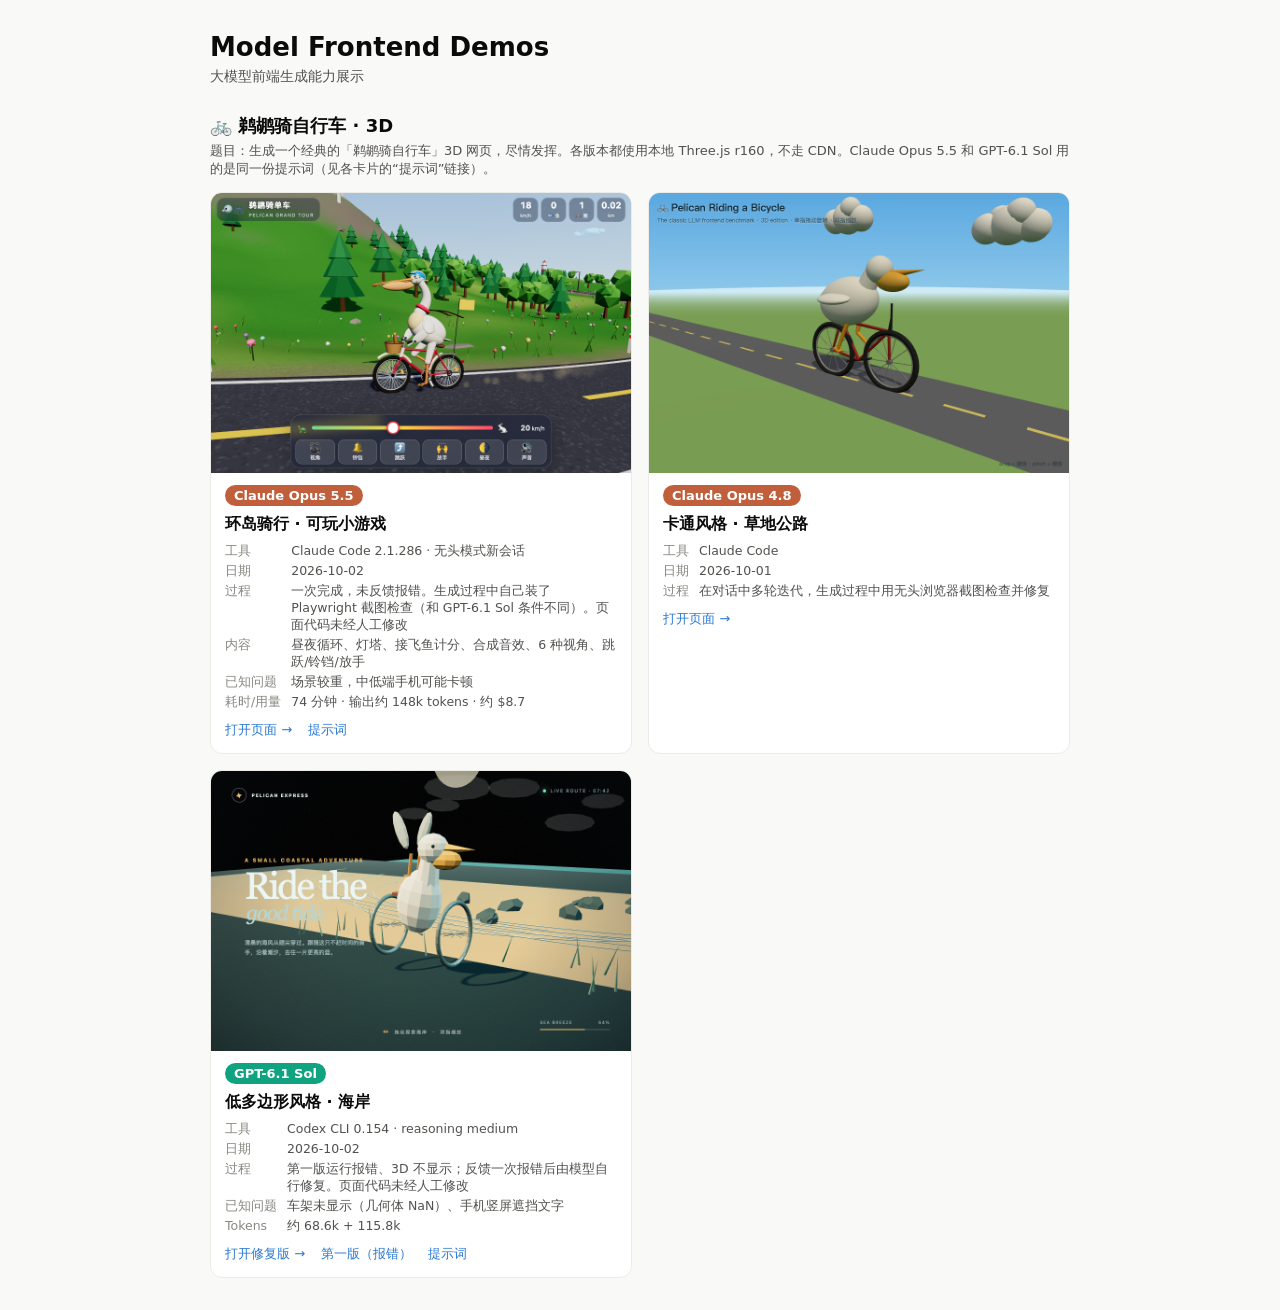
==== index.html @ e04ffb72 "Add Claude Opus 5.5 pelican (Claude Code headless)" ====
<!DOCTYPE html>
<html lang="zh-CN">
<head>
<meta charset="utf-8">
<meta name="viewport" content="width=device-width, initial-scale=1">
<title>Model Frontend Demos</title>
<style>
  * { margin:0; padding:0; box-sizing:border-box; }
  body { background:#f9f9f7; color:#0b0b0b; padding:32px 20px;
    font-family:"PingFang SC","Helvetica Neue",system-ui,sans-serif; }
  main { max-width:860px; margin:0 auto; }
  h1 { font-size:26px; font-weight:800; }
  .sub { color:#52514e; font-size:14px; margin-top:6px; }
  h2.topic { font-size:18px; font-weight:700; margin-top:28px; }
  .topic-sub { color:#52514e; font-size:13px; margin-top:4px; }
  .grid { display:grid; grid-template-columns:repeat(auto-fill,minmax(min(300px,100%),1fr));
    gap:16px; margin-top:14px; }
  .card { background:#fff; border:1px solid #ecebe7; border-radius:12px; overflow:hidden; min-width:0; }
  .card > a { display:block; text-decoration:none; color:inherit; }
  .card img { width:100%; aspect-ratio:3/2; object-fit:cover; display:block; }
  .meta { padding:12px 14px 14px; }
  .model { display:inline-block; font-size:13px; font-weight:700; padding:3px 9px;
    border-radius:999px; color:#fff; }
  .model.claude { background:#c15f3c; }
  .model.gpt { background:#10a37f; }
  .meta h3 { font-size:16px; font-weight:700; margin-top:8px; }
  .meta dl { display:grid; grid-template-columns:auto 1fr; gap:3px 10px; margin-top:8px;
    font-size:12.5px; }
  .meta dt { color:#898781; }
  .meta dd { color:#52514e; }
  .meta .links { margin-top:10px; font-size:13px; }
  .meta .links a { color:#2a78d6; text-decoration:none; margin-right:12px; }
</style>
</head>
<body>
<main>
  <h1>Model Frontend Demos</h1>
  <p class="sub">大模型前端生成能力展示</p>

  <h2 class="topic">🚲 鹈鹕骑自行车 · 3D</h2>
  <p class="topic-sub">题目：生成一个经典的「鹈鹕骑自行车」3D 网页，尽情发挥。各版本都使用本地 Three.js r160，不走 CDN。Claude Opus 5.5 和 GPT-6.1 Sol 用的是同一份提示词（见各卡片的“提示词”链接）。</p>

  <div class="grid">
    <div class="card">
      <a href="./pelican-claude-opus-5.5/"><img src="./pelican-claude-opus-5.5/preview.png" alt="Claude Opus 5.5 版本"></a>
      <div class="meta">
        <span class="model claude">Claude Opus 5.5</span>
        <h3>环岛骑行 · 可玩小游戏</h3>
        <dl>
          <dt>工具</dt><dd>Claude Code 2.1.286 · 无头模式新会话</dd>
          <dt>日期</dt><dd>2026-10-02</dd>
          <dt>过程</dt><dd>一次完成，未反馈报错。生成过程中自己装了 Playwright 截图检查（和 GPT-6.1 Sol 条件不同）。页面代码未经人工修改</dd>
          <dt>内容</dt><dd>昼夜循环、灯塔、接飞鱼计分、合成音效、6 种视角、跳跃/铃铛/放手</dd>
          <dt>已知问题</dt><dd>场景较重，中低端手机可能卡顿</dd>
          <dt>耗时/用量</dt><dd>74 分钟 · 输出约 148k tokens · 约 $8.7</dd>
        </dl>
        <div class="links">
          <a href="./pelican-claude-opus-5.5/">打开页面 →</a>
          <a href="./pelican-claude-opus-5.5/PROMPT.md">提示词</a>
        </div>
      </div>
    </div>

    <div class="card">
      <a href="./pelican/"><img src="./pelican/preview.png" alt="Claude Opus 4.8 版本"></a>
      <div class="meta">
        <span class="model claude">Claude Opus 4.8</span>
        <h3>卡通风格 · 草地公路</h3>
        <dl>
          <dt>工具</dt><dd>Claude Code</dd>
          <dt>日期</dt><dd>2026-10-01</dd>
          <dt>过程</dt><dd>在对话中多轮迭代，生成过程中用无头浏览器截图检查并修复</dd>
        </dl>
        <div class="links"><a href="./pelican/">打开页面 →</a></div>
      </div>
    </div>

    <div class="card">
      <a href="./pelican-gpt-6.1-sol/"><img src="./pelican-gpt-6.1-sol/preview.png" alt="GPT-6.1 Sol 版本"></a>
      <div class="meta">
        <span class="model gpt">GPT-6.1 Sol</span>
        <h3>低多边形风格 · 海岸</h3>
        <dl>
          <dt>工具</dt><dd>Codex CLI 0.154 · reasoning medium</dd>
          <dt>日期</dt><dd>2026-10-02</dd>
          <dt>过程</dt><dd>第一版运行报错、3D 不显示；反馈一次报错后由模型自行修复。页面代码未经人工修改</dd>
          <dt>已知问题</dt><dd>车架未显示（几何体 NaN）、手机竖屏遮挡文字</dd>
          <dt>Tokens</dt><dd>约 68.6k + 115.8k</dd>
        </dl>
        <div class="links">
          <a href="./pelican-gpt-6.1-sol/">打开修复版 →</a>
          <a href="./pelican-gpt-6.1-sol/v1.html">第一版（报错）</a>
          <a href="./pelican-gpt-6.1-sol/PROMPT.md">提示词</a>
        </div>
      </div>
    </div>
  </div>
</main>
</body>
</html>
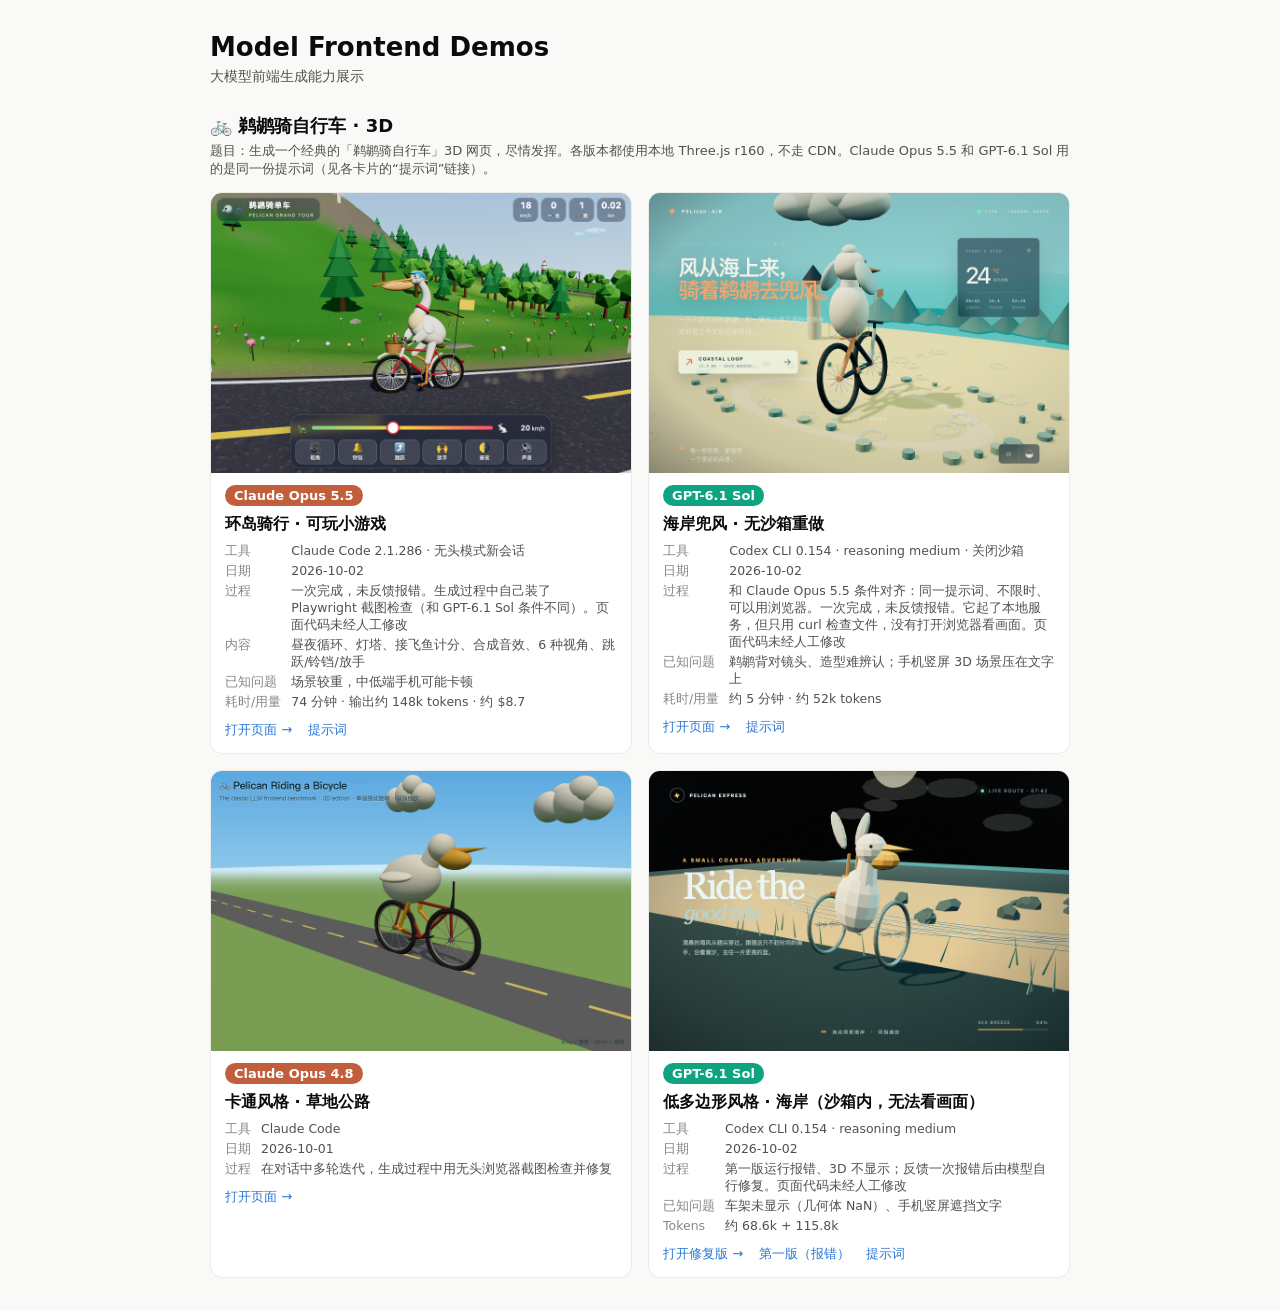
==== commit cfab2c84: "Add GPT-6.1 Sol no-sandbox pelican" ====
--- a/index.html
+++ b/index.html
@@ -62,6 +62,25 @@
     </div>
 
     <div class="card">
+      <a href="./pelican-gpt-6.1-sol-nosandbox/"><img src="./pelican-gpt-6.1-sol-nosandbox/preview.png" alt="GPT-6.1 Sol 无沙箱版本"></a>
+      <div class="meta">
+        <span class="model gpt">GPT-6.1 Sol</span>
+        <h3>海岸兜风 · 无沙箱重做</h3>
+        <dl>
+          <dt>工具</dt><dd>Codex CLI 0.154 · reasoning medium · 关闭沙箱</dd>
+          <dt>日期</dt><dd>2026-10-02</dd>
+          <dt>过程</dt><dd>和 Claude Opus 5.5 条件对齐：同一提示词、不限时、可以用浏览器。一次完成，未反馈报错。它起了本地服务，但只用 curl 检查文件，没有打开浏览器看画面。页面代码未经人工修改</dd>
+          <dt>已知问题</dt><dd>鹈鹕背对镜头、造型难辨认；手机竖屏 3D 场景压在文字上</dd>
+          <dt>耗时/用量</dt><dd>约 5 分钟 · 约 52k tokens</dd>
+        </dl>
+        <div class="links">
+          <a href="./pelican-gpt-6.1-sol-nosandbox/">打开页面 →</a>
+          <a href="./pelican-gpt-6.1-sol-nosandbox/PROMPT.md">提示词</a>
+        </div>
+      </div>
+    </div>
+
+    <div class="card">
       <a href="./pelican/"><img src="./pelican/preview.png" alt="Claude Opus 4.8 版本"></a>
       <div class="meta">
         <span class="model claude">Claude Opus 4.8</span>
@@ -79,7 +98,7 @@
       <a href="./pelican-gpt-6.1-sol/"><img src="./pelican-gpt-6.1-sol/preview.png" alt="GPT-6.1 Sol 版本"></a>
       <div class="meta">
         <span class="model gpt">GPT-6.1 Sol</span>
-        <h3>低多边形风格 · 海岸</h3>
+        <h3>低多边形风格 · 海岸（沙箱内，无法看画面）</h3>
         <dl>
           <dt>工具</dt><dd>Codex CLI 0.154 · reasoning medium</dd>
           <dt>日期</dt><dd>2026-10-02</dd>
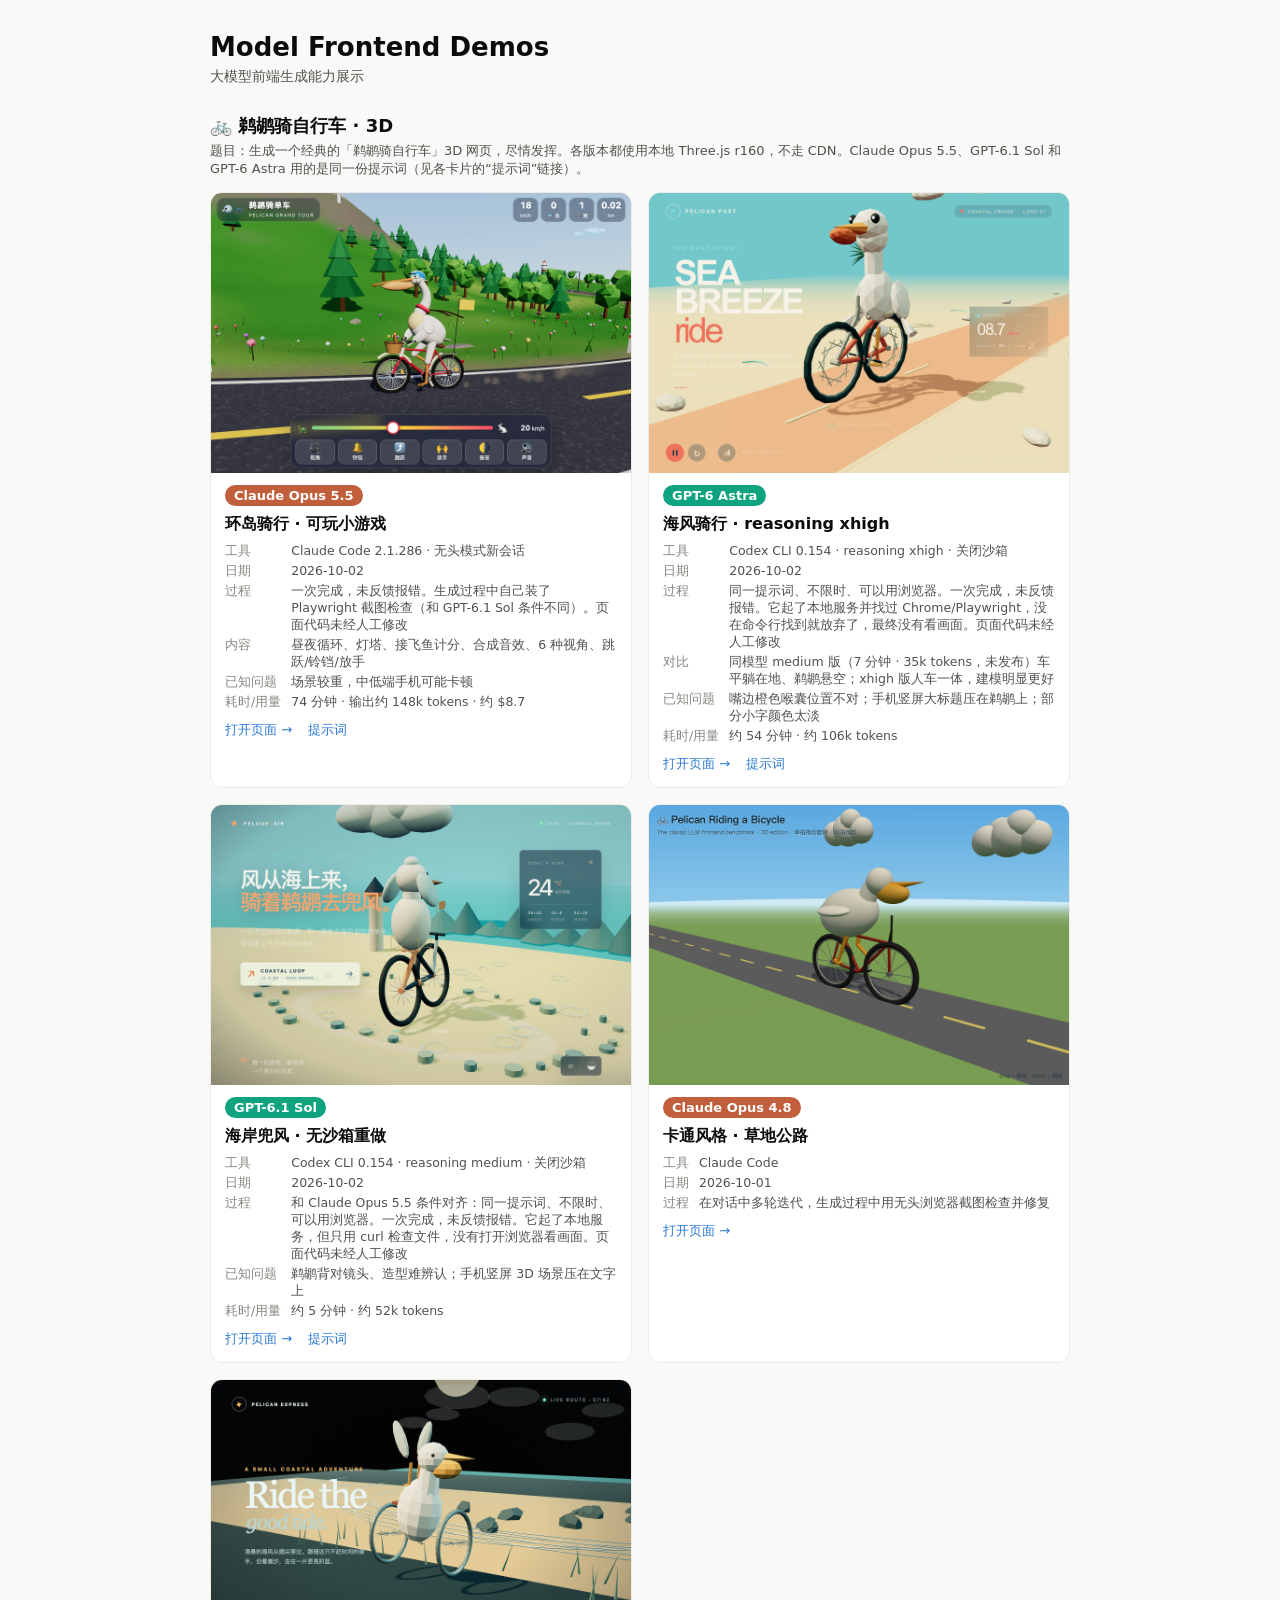
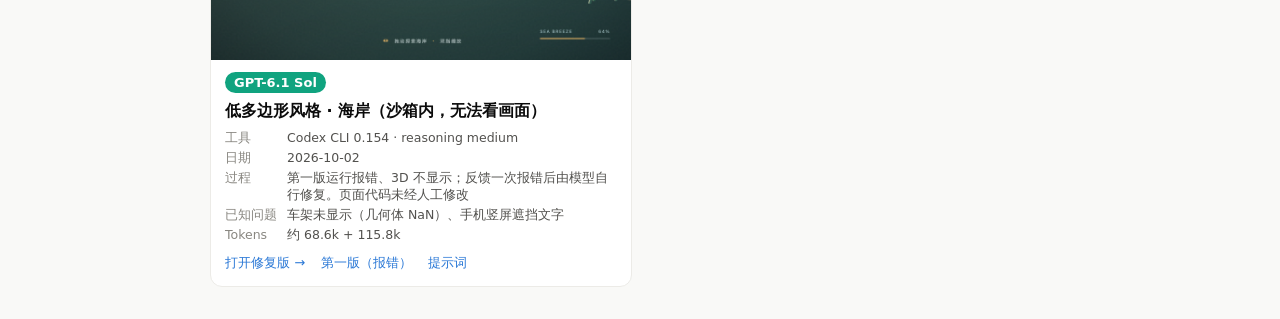
==== commit 58c6091c: "Add GPT-6 Astra (xhigh) pelican" ====
--- a/index.html
+++ b/index.html
@@ -38,7 +38,7 @@
   <p class="sub">大模型前端生成能力展示</p>
 
   <h2 class="topic">🚲 鹈鹕骑自行车 · 3D</h2>
-  <p class="topic-sub">题目：生成一个经典的「鹈鹕骑自行车」3D 网页，尽情发挥。各版本都使用本地 Three.js r160，不走 CDN。Claude Opus 5.5 和 GPT-6.1 Sol 用的是同一份提示词（见各卡片的“提示词”链接）。</p>
+  <p class="topic-sub">题目：生成一个经典的「鹈鹕骑自行车」3D 网页，尽情发挥。各版本都使用本地 Three.js r160，不走 CDN。Claude Opus 5.5、GPT-6.1 Sol 和 GPT-6 Astra 用的是同一份提示词（见各卡片的“提示词”链接）。</p>
 
   <div class="grid">
     <div class="card">
@@ -57,6 +57,26 @@
         <div class="links">
           <a href="./pelican-claude-opus-5.5/">打开页面 →</a>
           <a href="./pelican-claude-opus-5.5/PROMPT.md">提示词</a>
+        </div>
+      </div>
+    </div>
+
+    <div class="card">
+      <a href="./pelican-gpt-6-astra-xhigh/"><img src="./pelican-gpt-6-astra-xhigh/preview.png" alt="GPT-6 Astra xhigh 版本"></a>
+      <div class="meta">
+        <span class="model gpt">GPT-6 Astra</span>
+        <h3>海风骑行 · reasoning xhigh</h3>
+        <dl>
+          <dt>工具</dt><dd>Codex CLI 0.154 · reasoning xhigh · 关闭沙箱</dd>
+          <dt>日期</dt><dd>2026-10-02</dd>
+          <dt>过程</dt><dd>同一提示词、不限时、可以用浏览器。一次完成，未反馈报错。它起了本地服务并找过 Chrome/Playwright，没在命令行找到就放弃了，最终没有看画面。页面代码未经人工修改</dd>
+          <dt>对比</dt><dd>同模型 medium 版（7 分钟 · 35k tokens，未发布）车平躺在地、鹈鹕悬空；xhigh 版人车一体，建模明显更好</dd>
+          <dt>已知问题</dt><dd>嘴边橙色喉囊位置不对；手机竖屏大标题压在鹈鹕上；部分小字颜色太淡</dd>
+          <dt>耗时/用量</dt><dd>约 54 分钟 · 约 106k tokens</dd>
+        </dl>
+        <div class="links">
+          <a href="./pelican-gpt-6-astra-xhigh/">打开页面 →</a>
+          <a href="./pelican-gpt-6-astra-xhigh/PROMPT.md">提示词</a>
         </div>
       </div>
     </div>
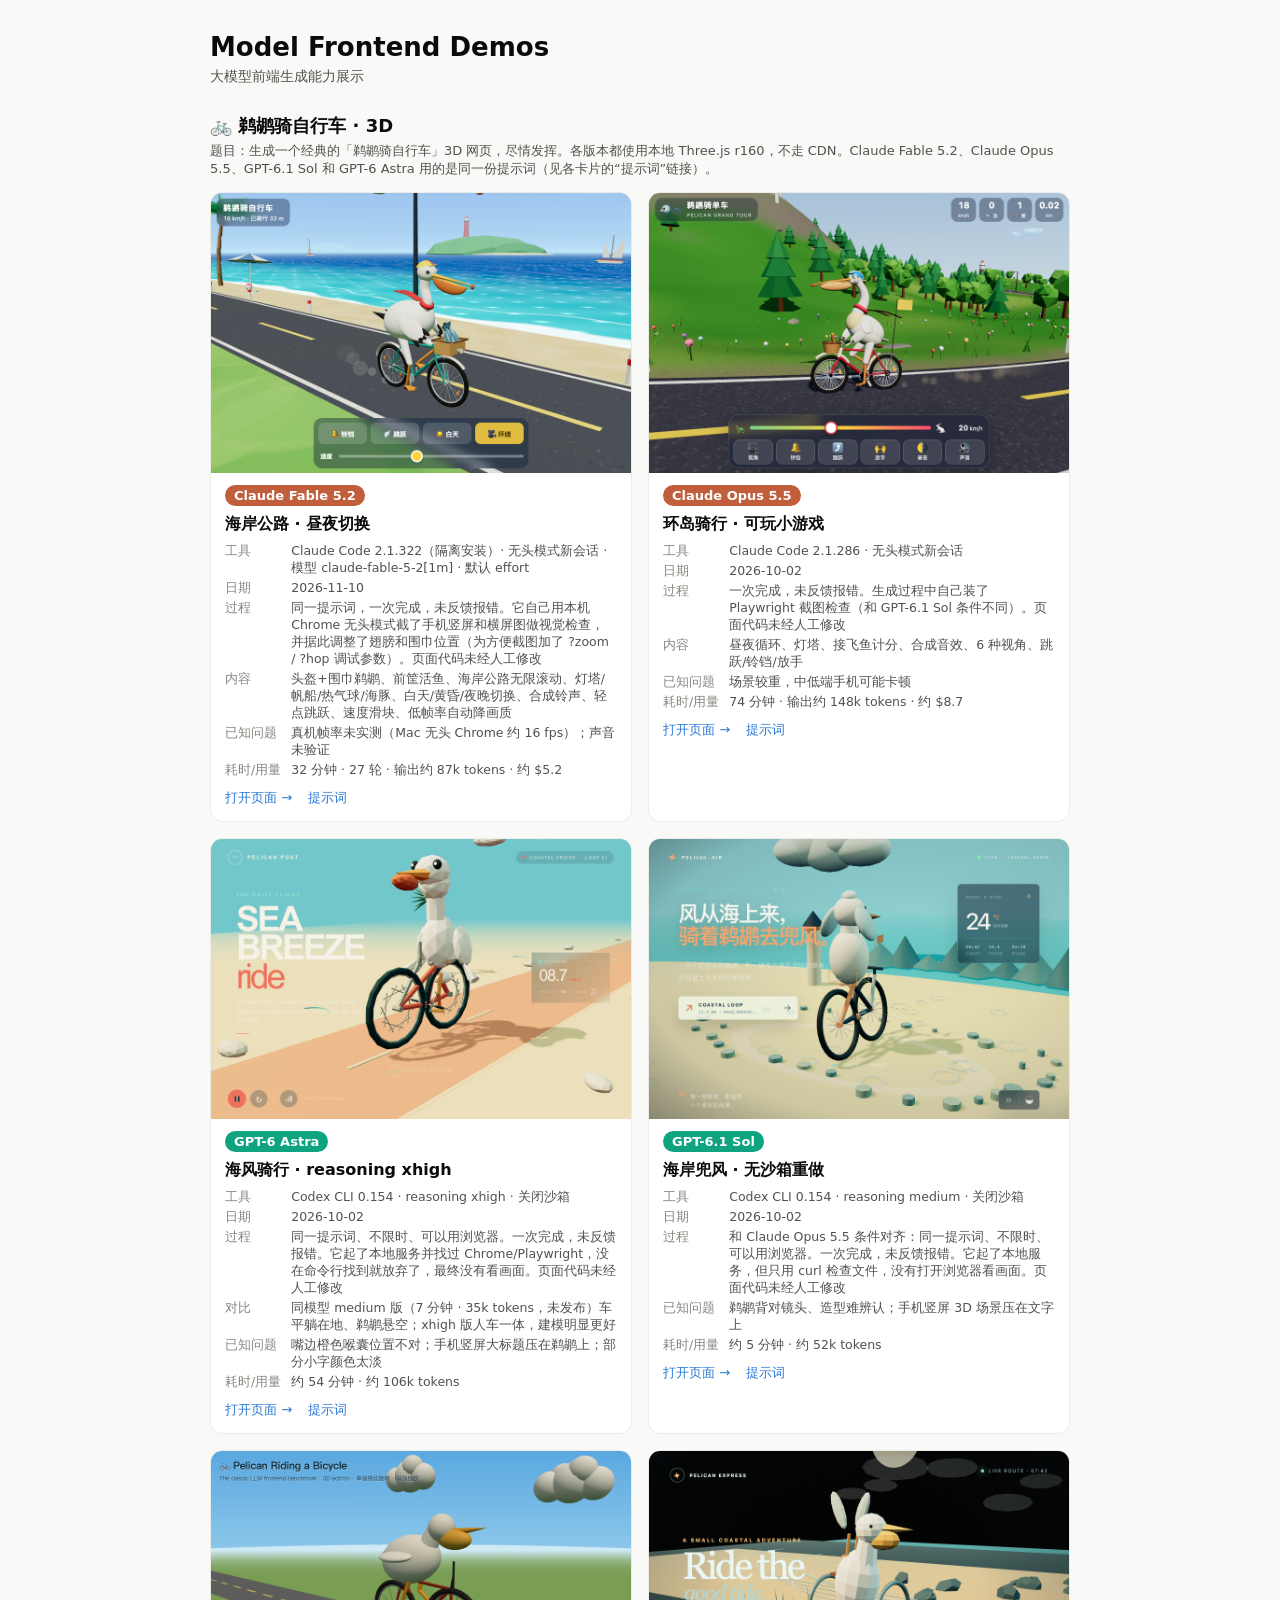
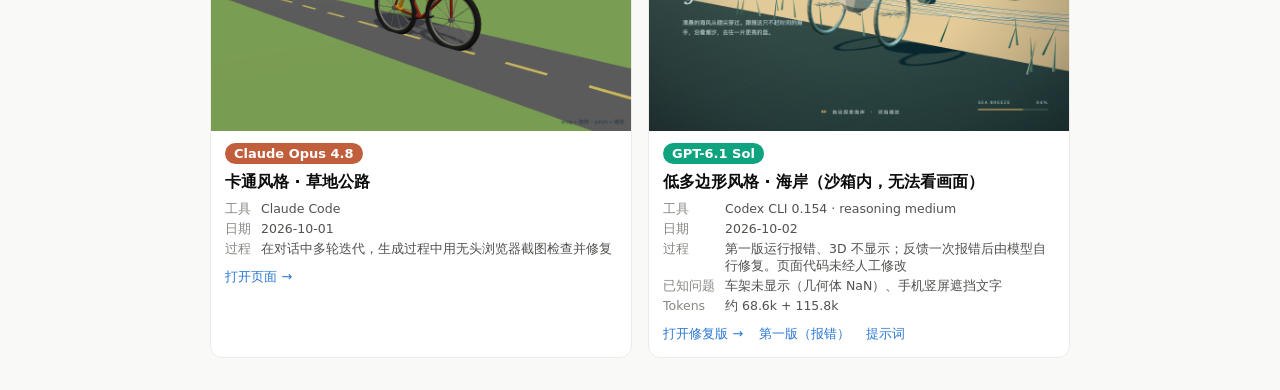
==== commit 2f72c2f9: "Add Claude Fable 5.2 pelican (Claude Code headless)" ====
--- a/index.html
+++ b/index.html
@@ -38,9 +38,29 @@
   <p class="sub">大模型前端生成能力展示</p>
 
   <h2 class="topic">🚲 鹈鹕骑自行车 · 3D</h2>
-  <p class="topic-sub">题目：生成一个经典的「鹈鹕骑自行车」3D 网页，尽情发挥。各版本都使用本地 Three.js r160，不走 CDN。Claude Opus 5.5、GPT-6.1 Sol 和 GPT-6 Astra 用的是同一份提示词（见各卡片的“提示词”链接）。</p>
+  <p class="topic-sub">题目：生成一个经典的「鹈鹕骑自行车」3D 网页，尽情发挥。各版本都使用本地 Three.js r160，不走 CDN。Claude Fable 5.2、Claude Opus 5.5、GPT-6.1 Sol 和 GPT-6 Astra 用的是同一份提示词（见各卡片的“提示词”链接）。</p>
 
   <div class="grid">
+    <div class="card">
+      <a href="./pelican-claude-fable-5.2/"><img src="./pelican-claude-fable-5.2/preview.png" alt="Claude Fable 5.2 版本"></a>
+      <div class="meta">
+        <span class="model claude">Claude Fable 5.2</span>
+        <h3>海岸公路 · 昼夜切换</h3>
+        <dl>
+          <dt>工具</dt><dd>Claude Code 2.1.322（隔离安装）· 无头模式新会话 · 模型 claude-fable-5-2[1m] · 默认 effort</dd>
+          <dt>日期</dt><dd>2026-11-10</dd>
+          <dt>过程</dt><dd>同一提示词，一次完成，未反馈报错。它自己用本机 Chrome 无头模式截了手机竖屏和横屏图做视觉检查，并据此调整了翅膀和围巾位置（为方便截图加了 ?zoom / ?hop 调试参数）。页面代码未经人工修改</dd>
+          <dt>内容</dt><dd>头盔+围巾鹈鹕、前筐活鱼、海岸公路无限滚动、灯塔/帆船/热气球/海豚、白天/黄昏/夜晚切换、合成铃声、轻点跳跃、速度滑块、低帧率自动降画质</dd>
+          <dt>已知问题</dt><dd>真机帧率未实测（Mac 无头 Chrome 约 16 fps）；声音未验证</dd>
+          <dt>耗时/用量</dt><dd>32 分钟 · 27 轮 · 输出约 87k tokens · 约 $5.2</dd>
+        </dl>
+        <div class="links">
+          <a href="./pelican-claude-fable-5.2/">打开页面 →</a>
+          <a href="./pelican-claude-fable-5.2/PROMPT.md">提示词</a>
+        </div>
+      </div>
+    </div>
+
     <div class="card">
       <a href="./pelican-claude-opus-5.5/"><img src="./pelican-claude-opus-5.5/preview.png" alt="Claude Opus 5.5 版本"></a>
       <div class="meta">
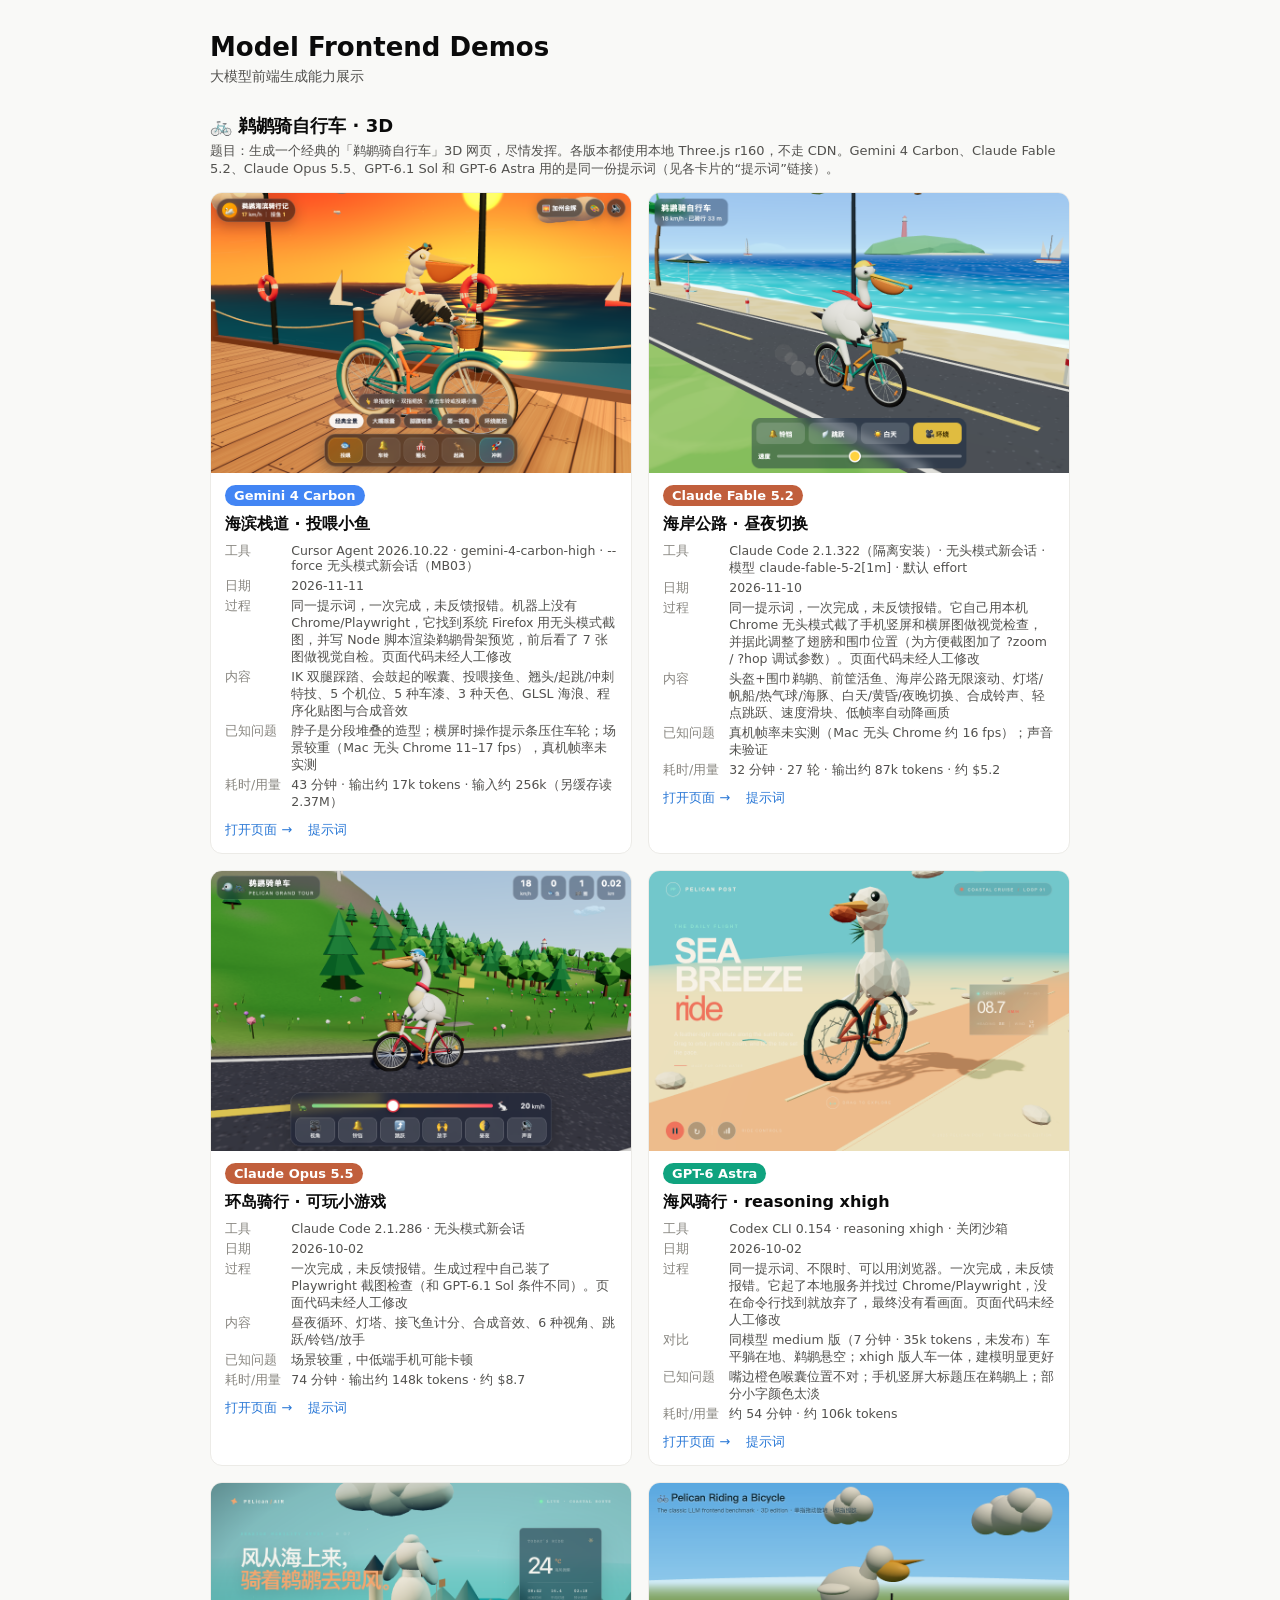
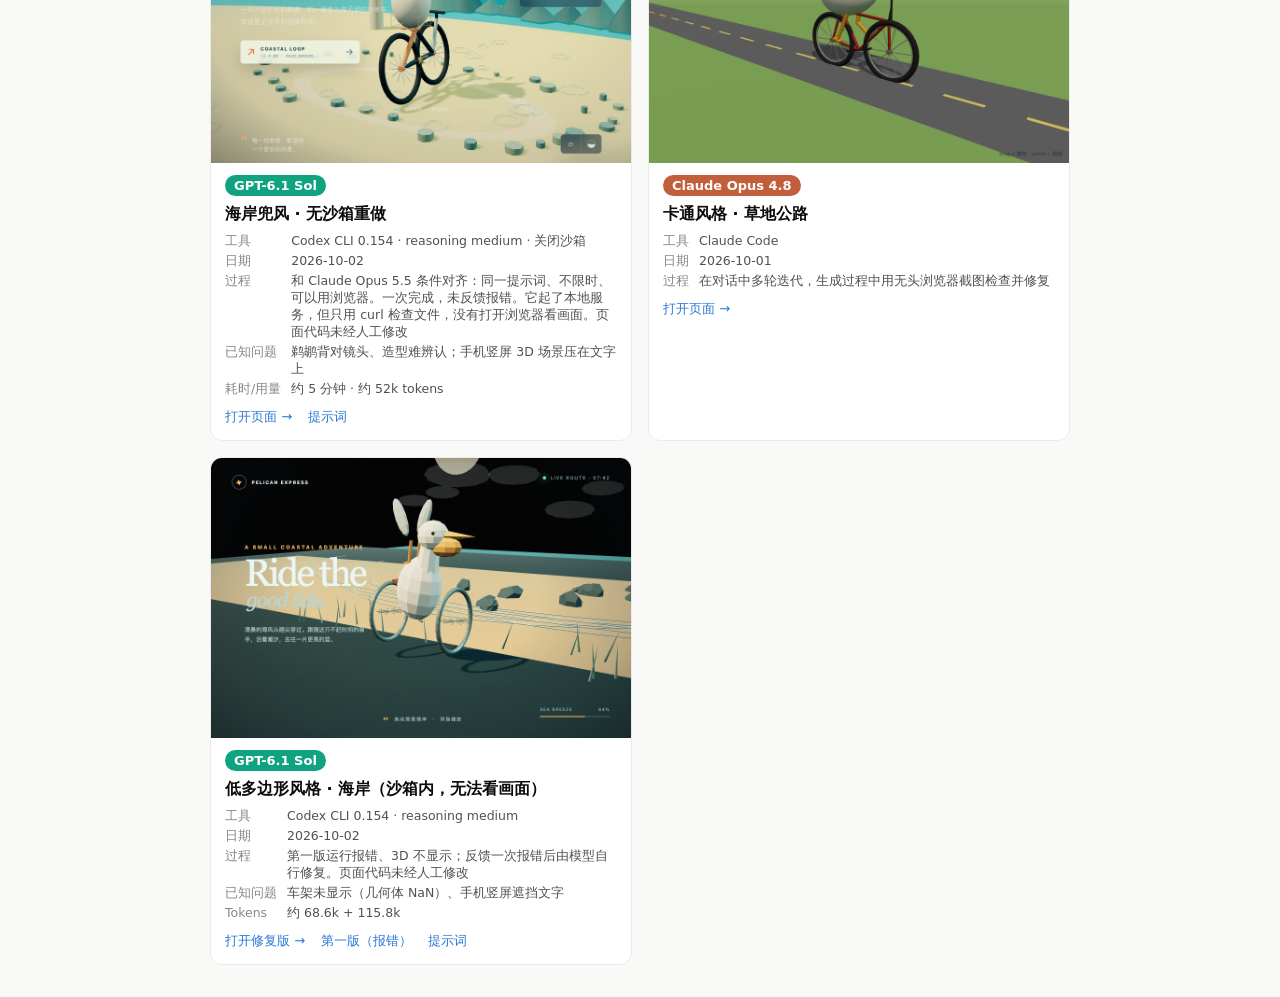
==== commit d4afc65f: "Add Gemini 4 Carbon (high) pelican (Cursor Agent headless)" ====
--- a/index.html
+++ b/index.html
@@ -23,6 +23,7 @@
     border-radius:999px; color:#fff; }
   .model.claude { background:#c15f3c; }
   .model.gpt { background:#10a37f; }
+  .model.gemini { background:#4285f4; }
   .meta h3 { font-size:16px; font-weight:700; margin-top:8px; }
   .meta dl { display:grid; grid-template-columns:auto 1fr; gap:3px 10px; margin-top:8px;
     font-size:12.5px; }
@@ -38,9 +39,29 @@
   <p class="sub">大模型前端生成能力展示</p>
 
   <h2 class="topic">🚲 鹈鹕骑自行车 · 3D</h2>
-  <p class="topic-sub">题目：生成一个经典的「鹈鹕骑自行车」3D 网页，尽情发挥。各版本都使用本地 Three.js r160，不走 CDN。Claude Fable 5.2、Claude Opus 5.5、GPT-6.1 Sol 和 GPT-6 Astra 用的是同一份提示词（见各卡片的“提示词”链接）。</p>
+  <p class="topic-sub">题目：生成一个经典的「鹈鹕骑自行车」3D 网页，尽情发挥。各版本都使用本地 Three.js r160，不走 CDN。Gemini 4 Carbon、Claude Fable 5.2、Claude Opus 5.5、GPT-6.1 Sol 和 GPT-6 Astra 用的是同一份提示词（见各卡片的“提示词”链接）。</p>
 
   <div class="grid">
+    <div class="card">
+      <a href="./pelican-gemini-4-carbon-high/"><img src="./pelican-gemini-4-carbon-high/preview.png" alt="Gemini 4 Carbon high 版本"></a>
+      <div class="meta">
+        <span class="model gemini">Gemini 4 Carbon</span>
+        <h3>海滨栈道 · 投喂小鱼</h3>
+        <dl>
+          <dt>工具</dt><dd>Cursor Agent 2026.10.22 · gemini-4-carbon-high · --force 无头模式新会话（MB03）</dd>
+          <dt>日期</dt><dd>2026-11-11</dd>
+          <dt>过程</dt><dd>同一提示词，一次完成，未反馈报错。机器上没有 Chrome/Playwright，它找到系统 Firefox 用无头模式截图，并写 Node 脚本渲染鹈鹕骨架预览，前后看了 7 张图做视觉自检。页面代码未经人工修改</dd>
+          <dt>内容</dt><dd>IK 双腿踩踏、会鼓起的喉囊、投喂接鱼、翘头/起跳/冲刺特技、5 个机位、5 种车漆、3 种天色、GLSL 海浪、程序化贴图与合成音效</dd>
+          <dt>已知问题</dt><dd>脖子是分段堆叠的造型；横屏时操作提示条压住车轮；场景较重（Mac 无头 Chrome 11–17 fps），真机帧率未实测</dd>
+          <dt>耗时/用量</dt><dd>43 分钟 · 输出约 17k tokens · 输入约 256k（另缓存读 2.37M）</dd>
+        </dl>
+        <div class="links">
+          <a href="./pelican-gemini-4-carbon-high/">打开页面 →</a>
+          <a href="./pelican-gemini-4-carbon-high/PROMPT.md">提示词</a>
+        </div>
+      </div>
+    </div>
+
     <div class="card">
       <a href="./pelican-claude-fable-5.2/"><img src="./pelican-claude-fable-5.2/preview.png" alt="Claude Fable 5.2 版本"></a>
       <div class="meta">
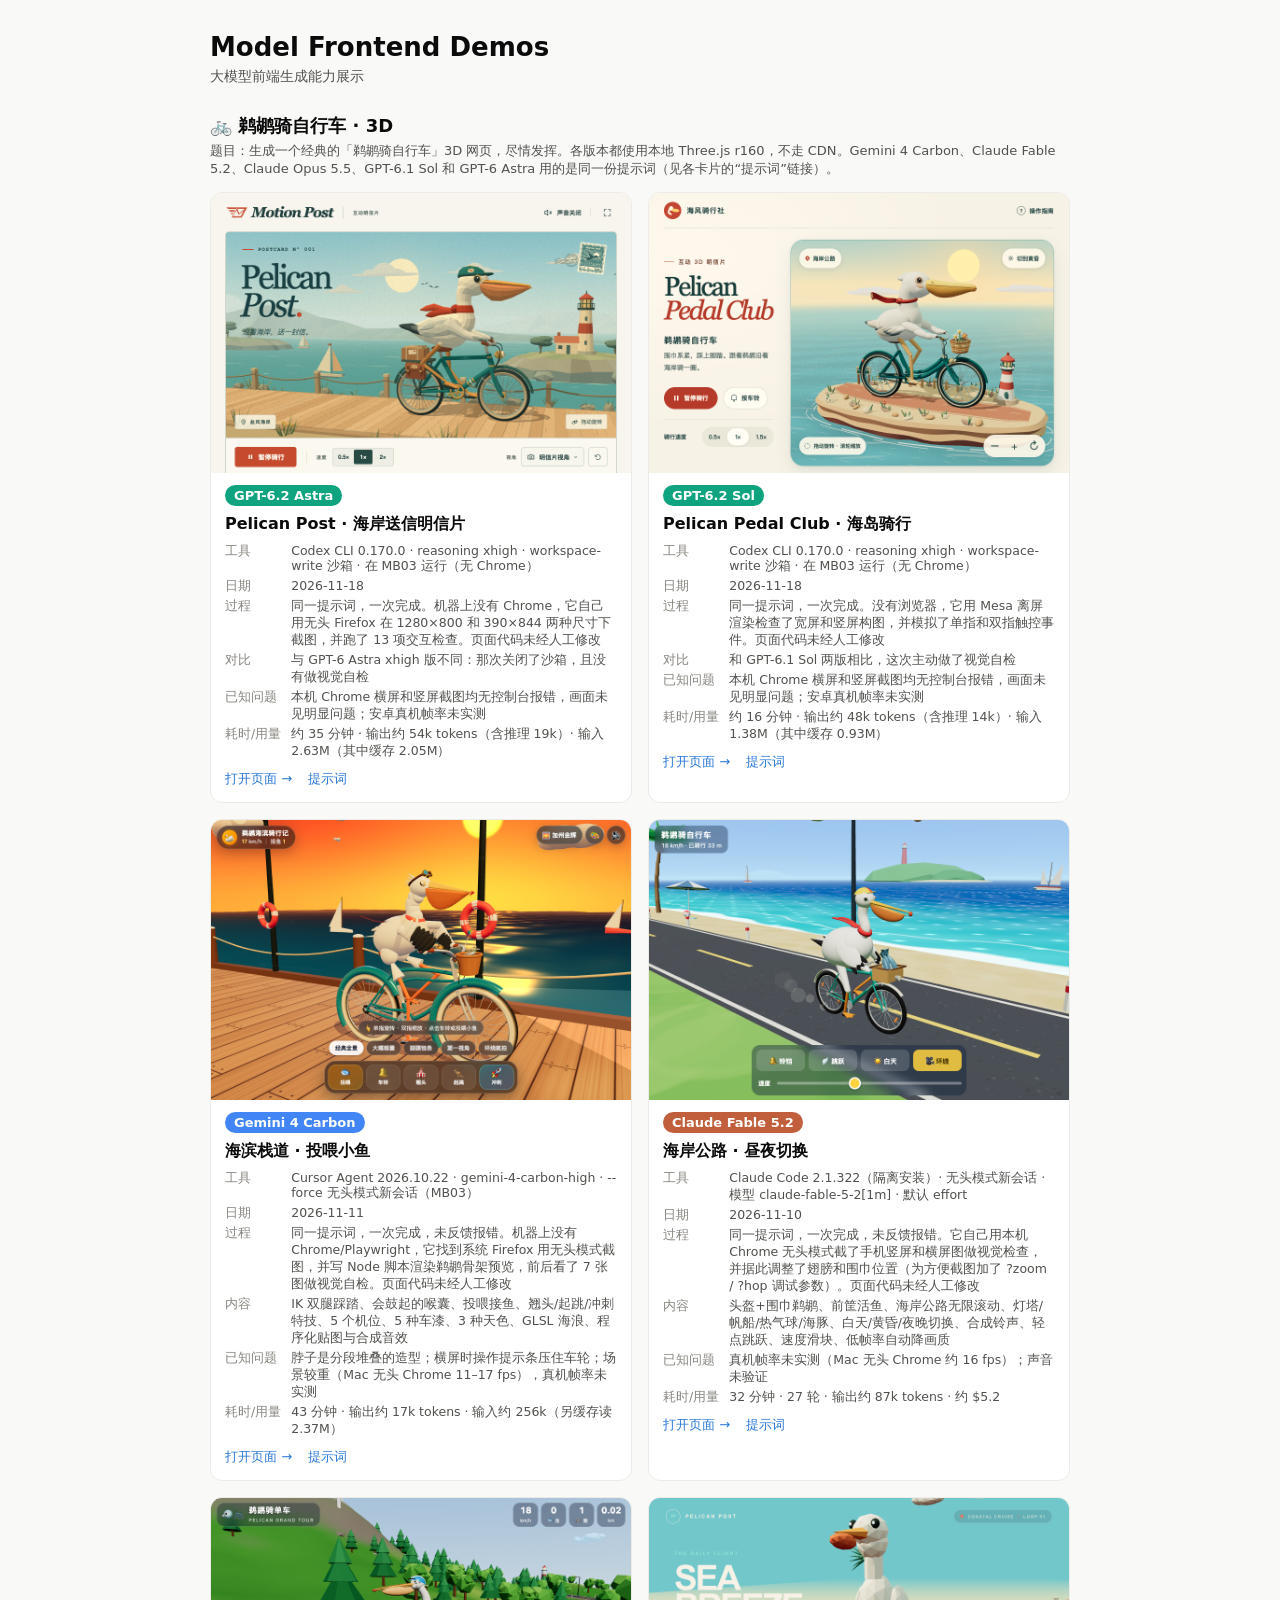
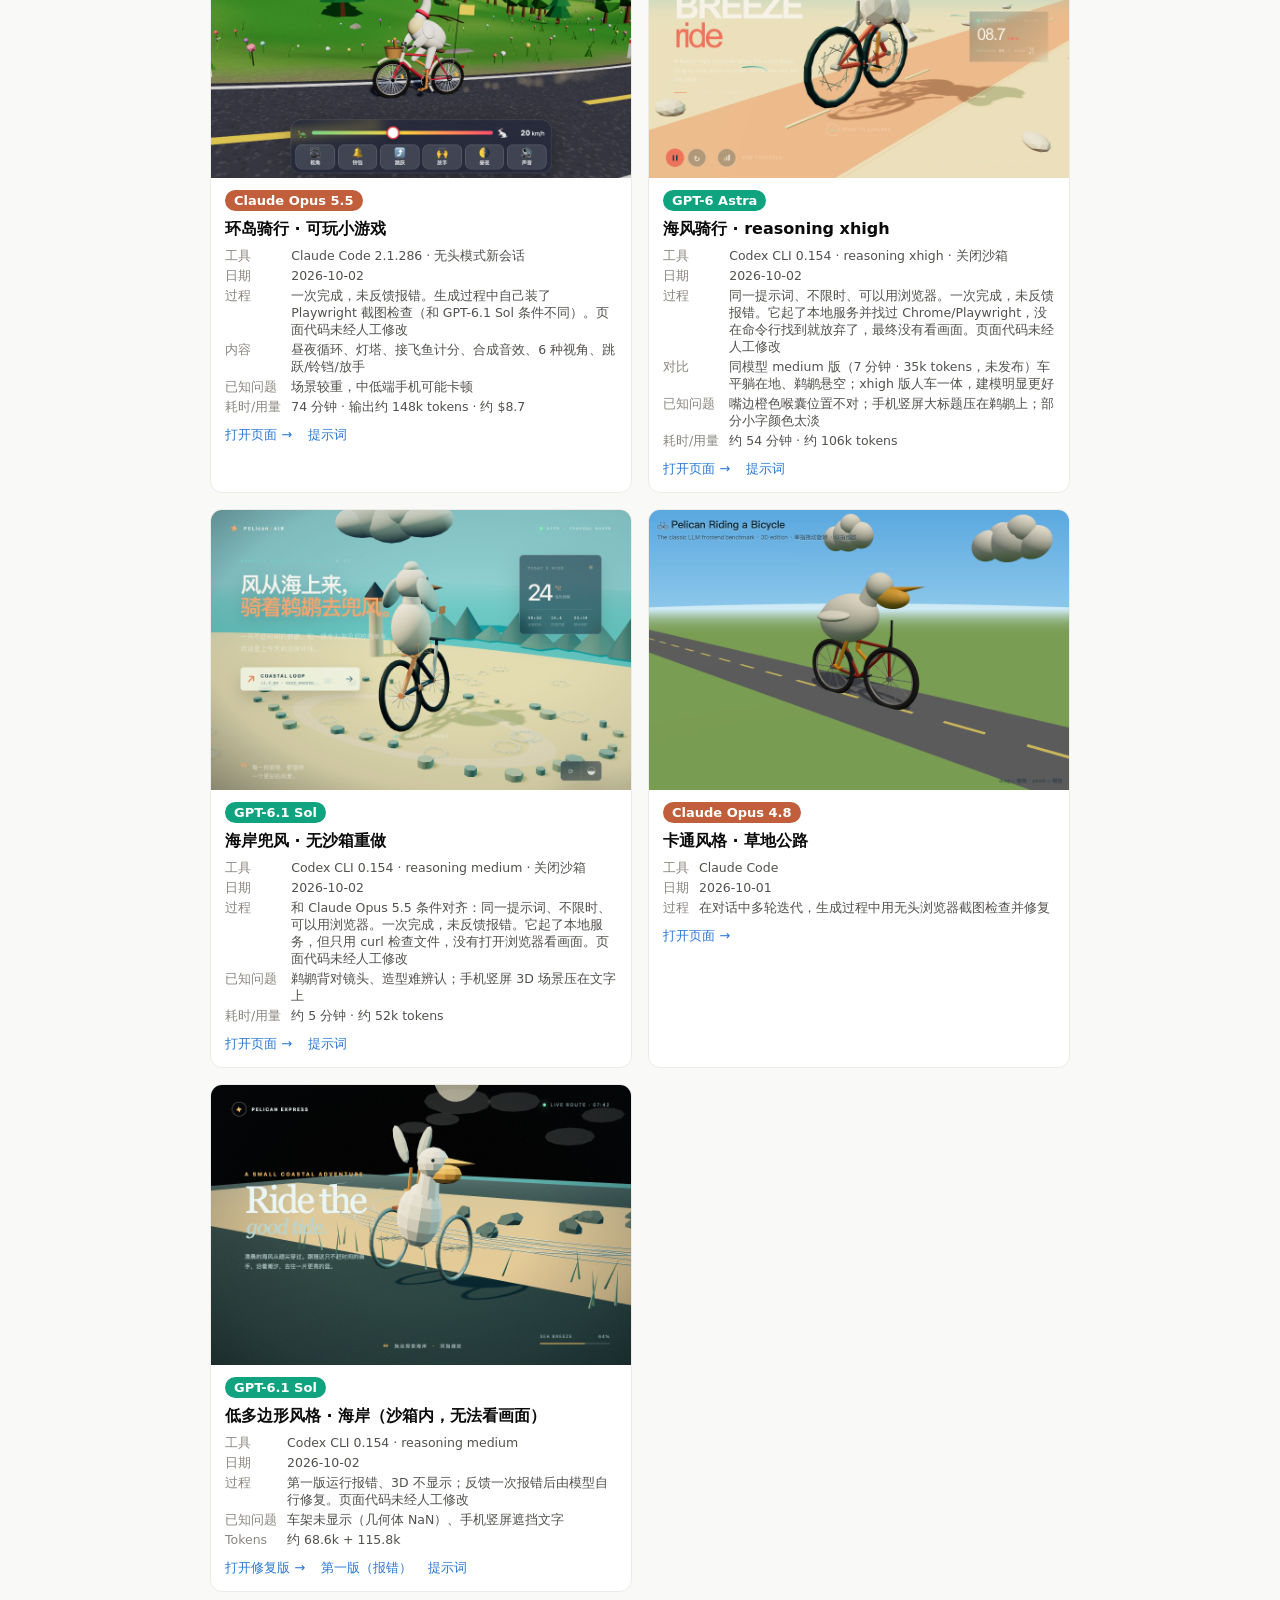
==== commit 24a9bee6: "Add GPT-6.2 Sol and GPT-6.2 Astra (xhigh) pelicans" ====
--- a/index.html
+++ b/index.html
@@ -43,6 +43,46 @@
 
   <div class="grid">
     <div class="card">
+      <a href="./pelican-gpt-6.2-astra-xhigh/"><img src="./pelican-gpt-6.2-astra-xhigh/preview.png" alt="GPT-6.2 Astra xhigh 版本"></a>
+      <div class="meta">
+        <span class="model gpt">GPT-6.2 Astra</span>
+        <h3>Pelican Post · 海岸送信明信片</h3>
+        <dl>
+          <dt>工具</dt><dd>Codex CLI 0.170.0 · reasoning xhigh · workspace-write 沙箱 · 在 MB03 运行（无 Chrome）</dd>
+          <dt>日期</dt><dd>2026-11-18</dd>
+          <dt>过程</dt><dd>同一提示词，一次完成。机器上没有 Chrome，它自己用无头 Firefox 在 1280×800 和 390×844 两种尺寸下截图，并跑了 13 项交互检查。页面代码未经人工修改</dd>
+          <dt>对比</dt><dd>与 GPT-6 Astra xhigh 版不同：那次关闭了沙箱，且没有做视觉自检</dd>
+          <dt>已知问题</dt><dd>本机 Chrome 横屏和竖屏截图均无控制台报错，画面未见明显问题；安卓真机帧率未实测</dd>
+          <dt>耗时/用量</dt><dd>约 35 分钟 · 输出约 54k tokens（含推理 19k）· 输入 2.63M（其中缓存 2.05M）</dd>
+        </dl>
+        <div class="links">
+          <a href="./pelican-gpt-6.2-astra-xhigh/">打开页面 →</a>
+          <a href="./pelican-gpt-6.2-astra-xhigh/PROMPT.md">提示词</a>
+        </div>
+      </div>
+    </div>
+
+    <div class="card">
+      <a href="./pelican-gpt-6.2-sol-xhigh/"><img src="./pelican-gpt-6.2-sol-xhigh/preview.png" alt="GPT-6.2 Sol xhigh 版本"></a>
+      <div class="meta">
+        <span class="model gpt">GPT-6.2 Sol</span>
+        <h3>Pelican Pedal Club · 海岛骑行</h3>
+        <dl>
+          <dt>工具</dt><dd>Codex CLI 0.170.0 · reasoning xhigh · workspace-write 沙箱 · 在 MB03 运行（无 Chrome）</dd>
+          <dt>日期</dt><dd>2026-11-18</dd>
+          <dt>过程</dt><dd>同一提示词，一次完成。没有浏览器，它用 Mesa 离屏渲染检查了宽屏和竖屏构图，并模拟了单指和双指触控事件。页面代码未经人工修改</dd>
+          <dt>对比</dt><dd>和 GPT-6.1 Sol 两版相比，这次主动做了视觉自检</dd>
+          <dt>已知问题</dt><dd>本机 Chrome 横屏和竖屏截图均无控制台报错，画面未见明显问题；安卓真机帧率未实测</dd>
+          <dt>耗时/用量</dt><dd>约 16 分钟 · 输出约 48k tokens（含推理 14k）· 输入 1.38M（其中缓存 0.93M）</dd>
+        </dl>
+        <div class="links">
+          <a href="./pelican-gpt-6.2-sol-xhigh/">打开页面 →</a>
+          <a href="./pelican-gpt-6.2-sol-xhigh/PROMPT.md">提示词</a>
+        </div>
+      </div>
+    </div>
+
+    <div class="card">
       <a href="./pelican-gemini-4-carbon-high/"><img src="./pelican-gemini-4-carbon-high/preview.png" alt="Gemini 4 Carbon high 版本"></a>
       <div class="meta">
         <span class="model gemini">Gemini 4 Carbon</span>
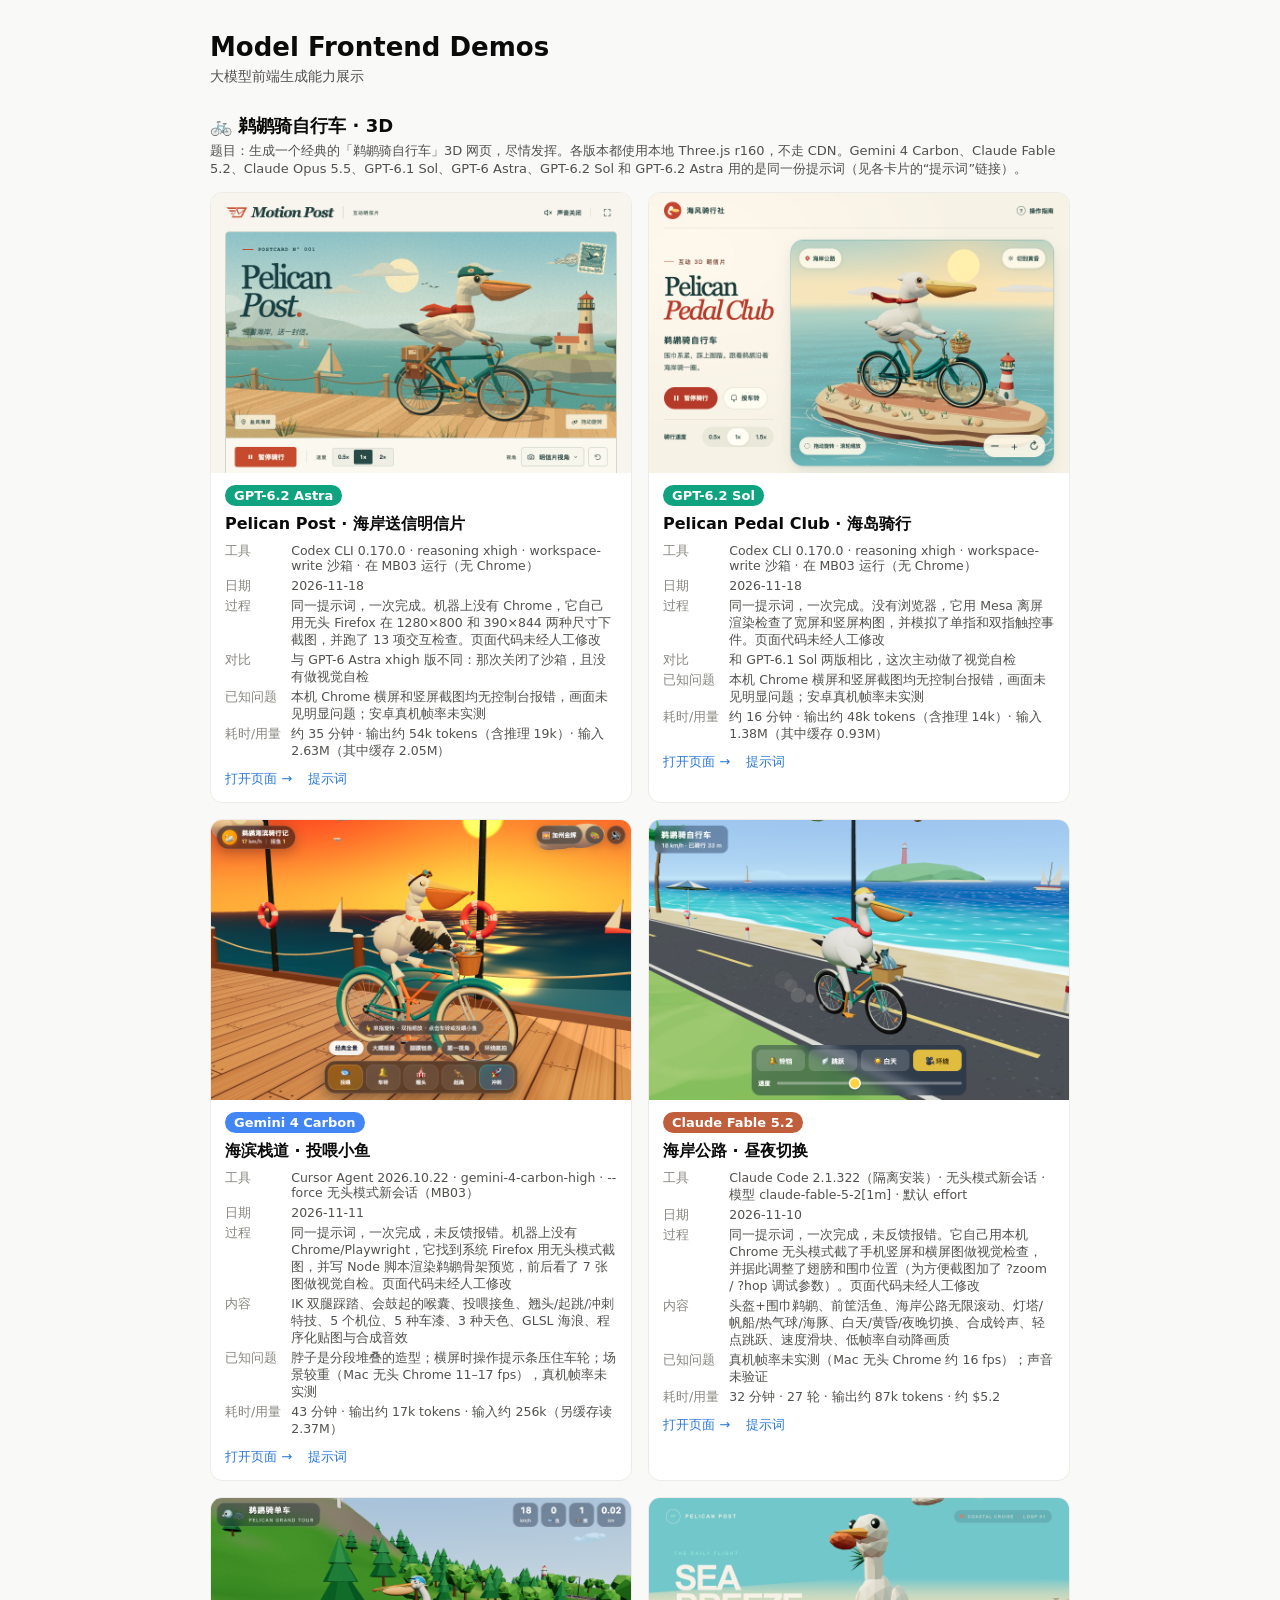
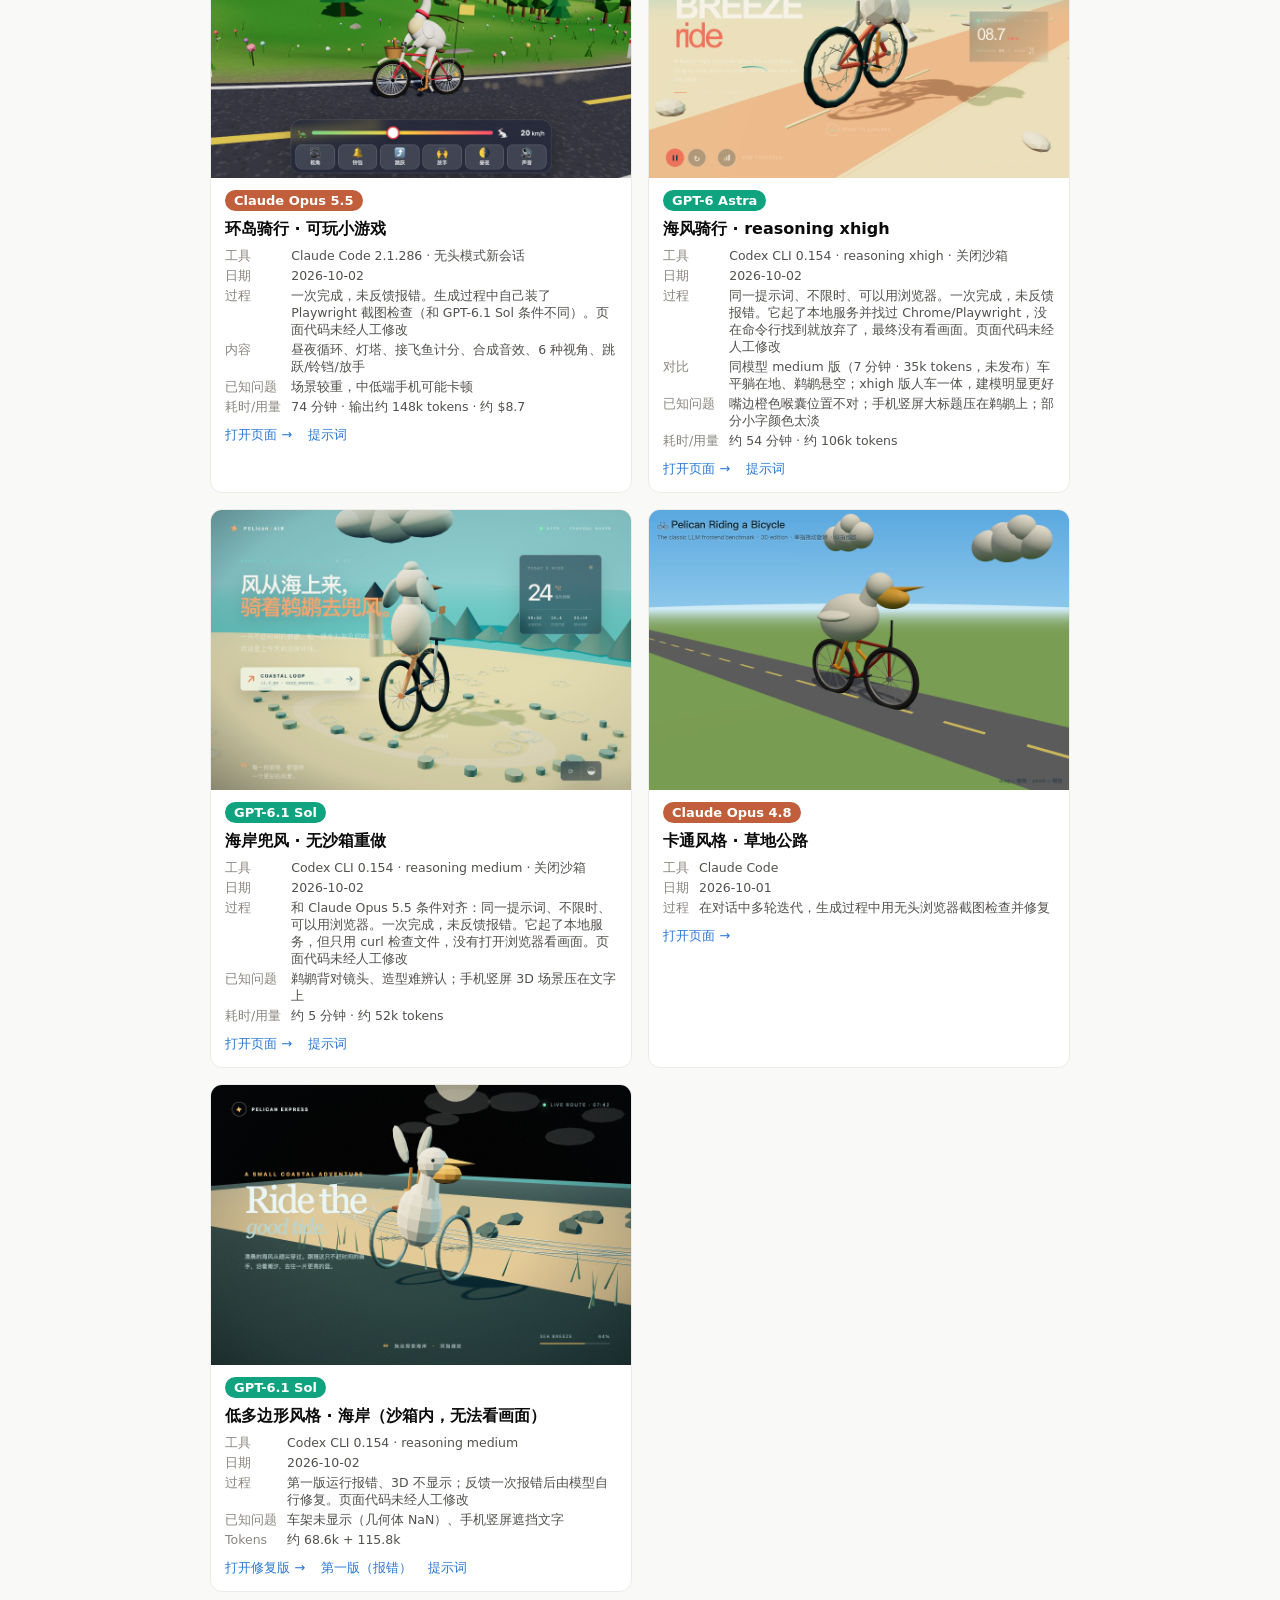
==== commit 7cc361bc: "Mention GPT-6.2 in intro" ====
--- a/index.html
+++ b/index.html
@@ -39,7 +39,7 @@
   <p class="sub">大模型前端生成能力展示</p>
 
   <h2 class="topic">🚲 鹈鹕骑自行车 · 3D</h2>
-  <p class="topic-sub">题目：生成一个经典的「鹈鹕骑自行车」3D 网页，尽情发挥。各版本都使用本地 Three.js r160，不走 CDN。Gemini 4 Carbon、Claude Fable 5.2、Claude Opus 5.5、GPT-6.1 Sol 和 GPT-6 Astra 用的是同一份提示词（见各卡片的“提示词”链接）。</p>
+  <p class="topic-sub">题目：生成一个经典的「鹈鹕骑自行车」3D 网页，尽情发挥。各版本都使用本地 Three.js r160，不走 CDN。Gemini 4 Carbon、Claude Fable 5.2、Claude Opus 5.5、GPT-6.1 Sol、GPT-6 Astra、GPT-6.2 Sol 和 GPT-6.2 Astra 用的是同一份提示词（见各卡片的“提示词”链接）。</p>
 
   <div class="grid">
     <div class="card">
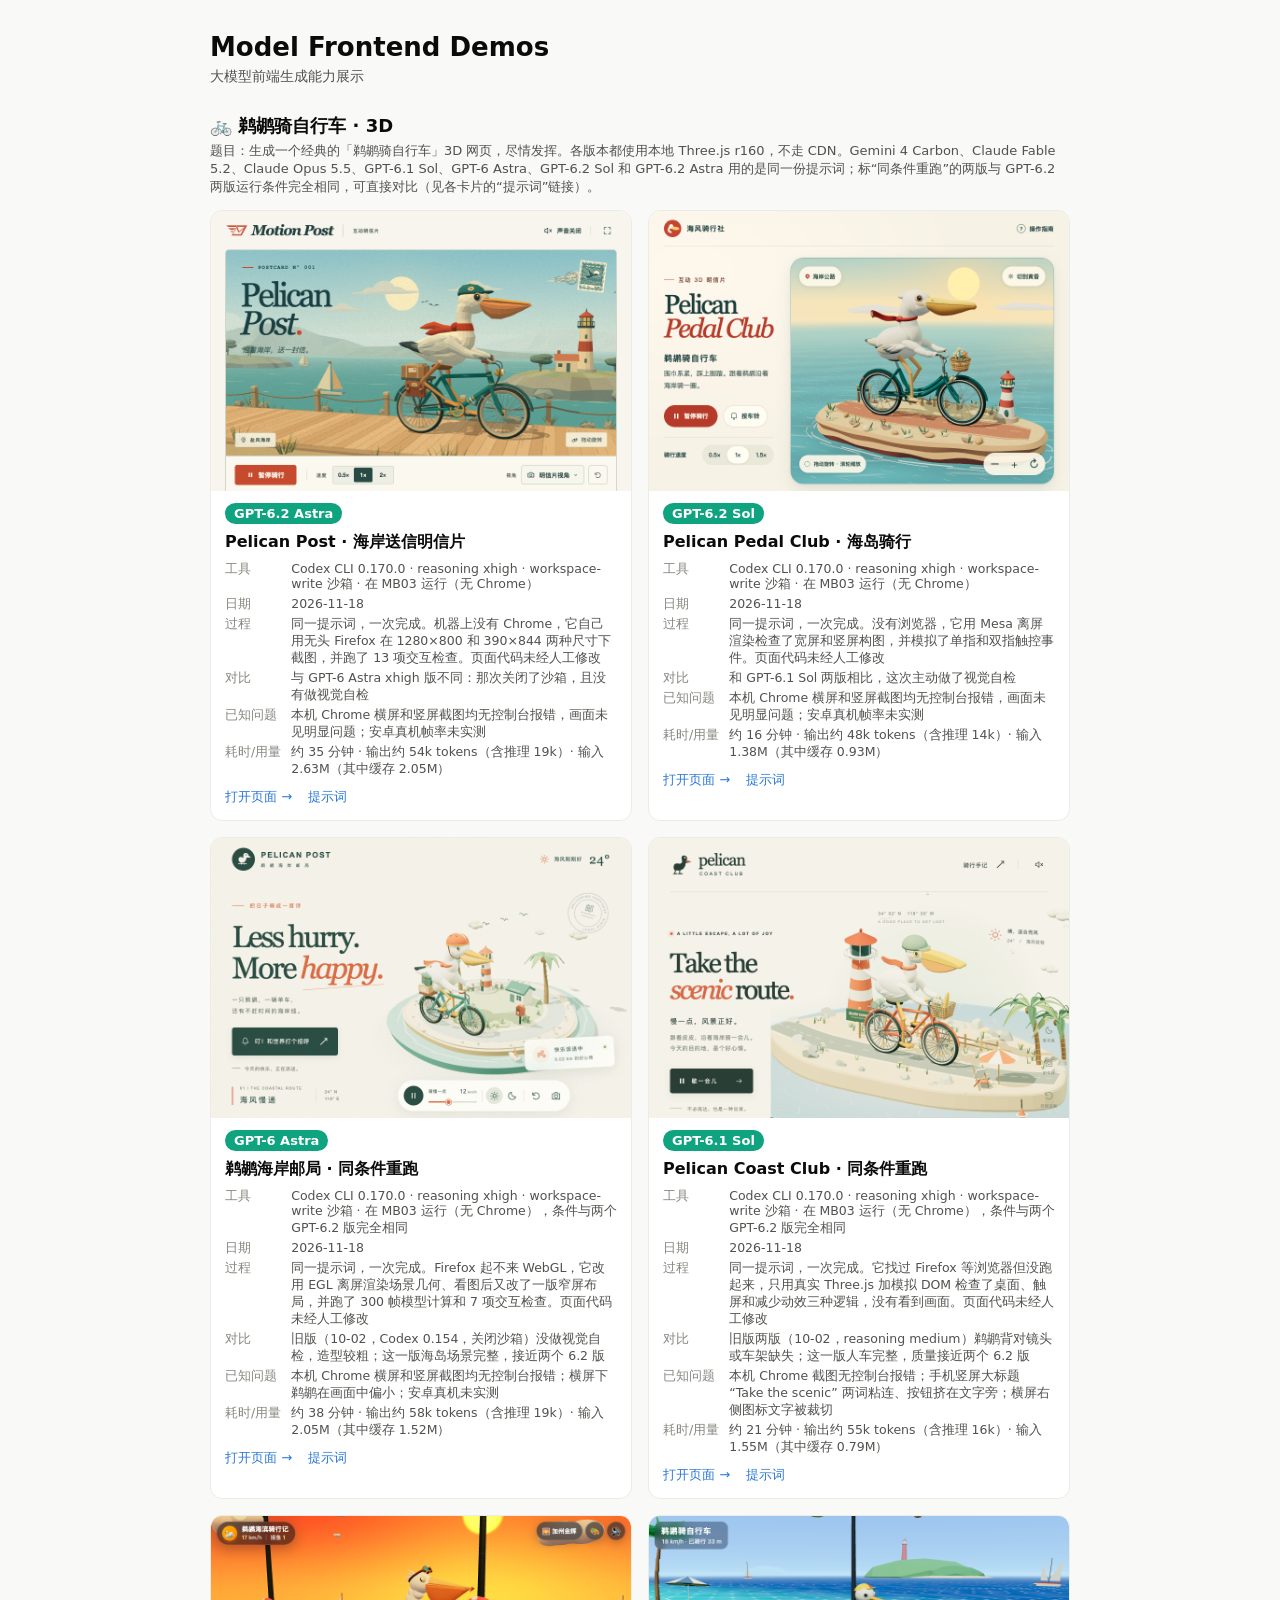
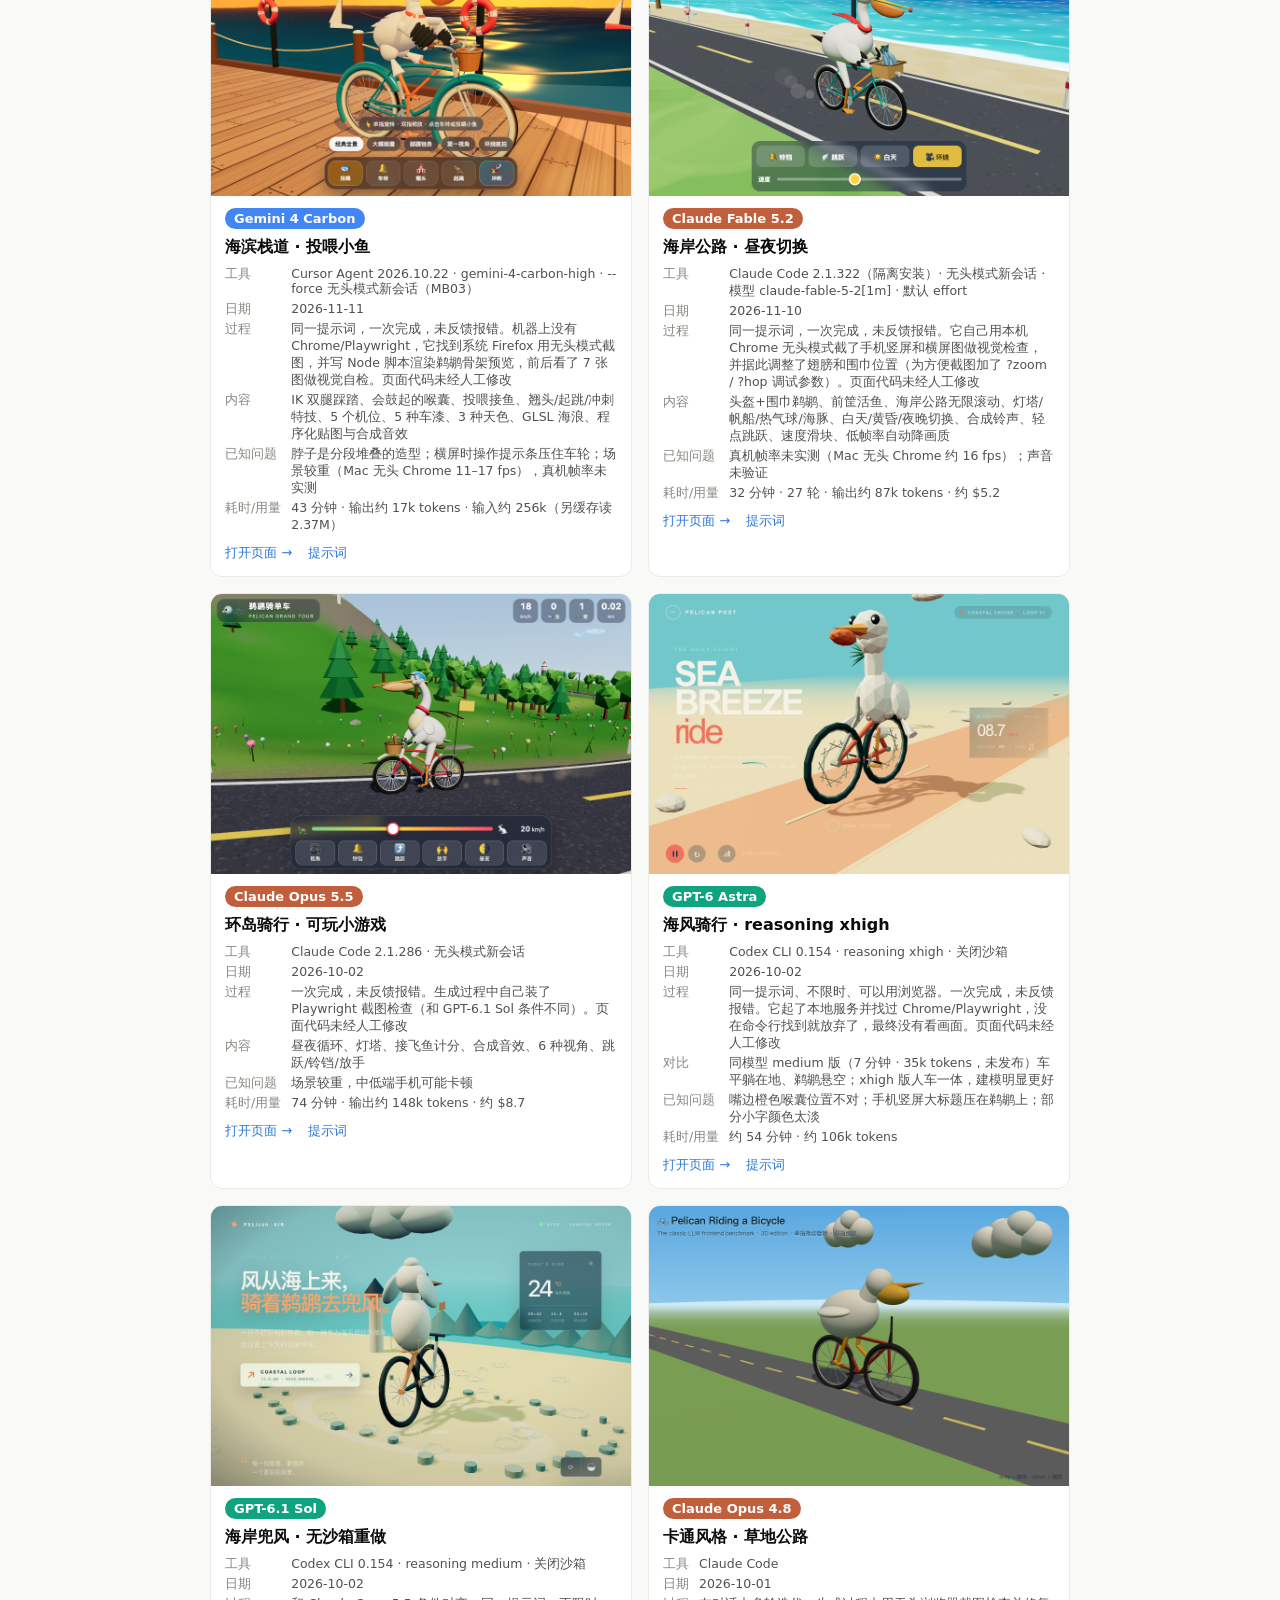
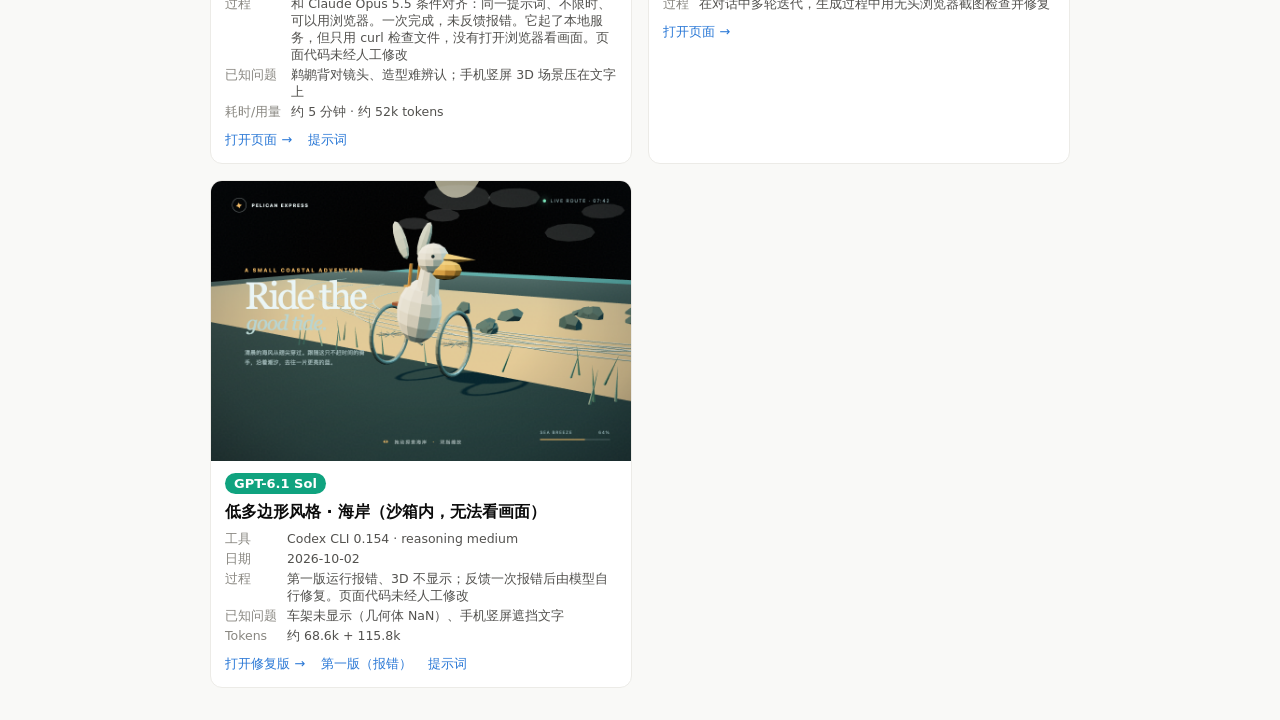
==== commit 8f9037ef: "Add same-condition reruns of GPT-6.1 Sol and GPT-6 Astra (xhigh)" ====
--- a/index.html
+++ b/index.html
@@ -39,7 +39,7 @@
   <p class="sub">大模型前端生成能力展示</p>
 
   <h2 class="topic">🚲 鹈鹕骑自行车 · 3D</h2>
-  <p class="topic-sub">题目：生成一个经典的「鹈鹕骑自行车」3D 网页，尽情发挥。各版本都使用本地 Three.js r160，不走 CDN。Gemini 4 Carbon、Claude Fable 5.2、Claude Opus 5.5、GPT-6.1 Sol、GPT-6 Astra、GPT-6.2 Sol 和 GPT-6.2 Astra 用的是同一份提示词（见各卡片的“提示词”链接）。</p>
+  <p class="topic-sub">题目：生成一个经典的「鹈鹕骑自行车」3D 网页，尽情发挥。各版本都使用本地 Three.js r160，不走 CDN。Gemini 4 Carbon、Claude Fable 5.2、Claude Opus 5.5、GPT-6.1 Sol、GPT-6 Astra、GPT-6.2 Sol 和 GPT-6.2 Astra 用的是同一份提示词；标“同条件重跑”的两版与 GPT-6.2 两版运行条件完全相同，可直接对比（见各卡片的“提示词”链接）。</p>
 
   <div class="grid">
     <div class="card">
@@ -78,6 +78,46 @@
         <div class="links">
           <a href="./pelican-gpt-6.2-sol-xhigh/">打开页面 →</a>
           <a href="./pelican-gpt-6.2-sol-xhigh/PROMPT.md">提示词</a>
+        </div>
+      </div>
+    </div>
+
+    <div class="card">
+      <a href="./pelican-gpt-6-astra-xhigh-r2/"><img src="./pelican-gpt-6-astra-xhigh-r2/preview.png" alt="GPT-6 Astra xhigh 同条件重跑"></a>
+      <div class="meta">
+        <span class="model gpt">GPT-6 Astra</span>
+        <h3>鹈鹕海岸邮局 · 同条件重跑</h3>
+        <dl>
+          <dt>工具</dt><dd>Codex CLI 0.170.0 · reasoning xhigh · workspace-write 沙箱 · 在 MB03 运行（无 Chrome），条件与两个 GPT-6.2 版完全相同</dd>
+          <dt>日期</dt><dd>2026-11-18</dd>
+          <dt>过程</dt><dd>同一提示词，一次完成。Firefox 起不来 WebGL，它改用 EGL 离屏渲染场景几何、看图后又改了一版窄屏布局，并跑了 300 帧模型计算和 7 项交互检查。页面代码未经人工修改</dd>
+          <dt>对比</dt><dd>旧版（10-02，Codex 0.154，关闭沙箱）没做视觉自检，造型较粗；这一版海岛场景完整，接近两个 6.2 版</dd>
+          <dt>已知问题</dt><dd>本机 Chrome 横屏和竖屏截图均无控制台报错；横屏下鹈鹕在画面中偏小；安卓真机未实测</dd>
+          <dt>耗时/用量</dt><dd>约 38 分钟 · 输出约 58k tokens（含推理 19k）· 输入 2.05M（其中缓存 1.52M）</dd>
+        </dl>
+        <div class="links">
+          <a href="./pelican-gpt-6-astra-xhigh-r2/">打开页面 →</a>
+          <a href="./pelican-gpt-6-astra-xhigh-r2/PROMPT.md">提示词</a>
+        </div>
+      </div>
+    </div>
+
+    <div class="card">
+      <a href="./pelican-gpt-6.1-sol-xhigh-r2/"><img src="./pelican-gpt-6.1-sol-xhigh-r2/preview.png" alt="GPT-6.1 Sol xhigh 同条件重跑"></a>
+      <div class="meta">
+        <span class="model gpt">GPT-6.1 Sol</span>
+        <h3>Pelican Coast Club · 同条件重跑</h3>
+        <dl>
+          <dt>工具</dt><dd>Codex CLI 0.170.0 · reasoning xhigh · workspace-write 沙箱 · 在 MB03 运行（无 Chrome），条件与两个 GPT-6.2 版完全相同</dd>
+          <dt>日期</dt><dd>2026-11-18</dd>
+          <dt>过程</dt><dd>同一提示词，一次完成。它找过 Firefox 等浏览器但没跑起来，只用真实 Three.js 加模拟 DOM 检查了桌面、触屏和减少动效三种逻辑，没有看到画面。页面代码未经人工修改</dd>
+          <dt>对比</dt><dd>旧版两版（10-02，reasoning medium）鹈鹕背对镜头或车架缺失；这一版人车完整，质量接近两个 6.2 版</dd>
+          <dt>已知问题</dt><dd>本机 Chrome 截图无控制台报错；手机竖屏大标题 “Take the scenic” 两词粘连、按钮挤在文字旁；横屏右侧图标文字被裁切</dd>
+          <dt>耗时/用量</dt><dd>约 21 分钟 · 输出约 55k tokens（含推理 16k）· 输入 1.55M（其中缓存 0.79M）</dd>
+        </dl>
+        <div class="links">
+          <a href="./pelican-gpt-6.1-sol-xhigh-r2/">打开页面 →</a>
+          <a href="./pelican-gpt-6.1-sol-xhigh-r2/PROMPT.md">提示词</a>
         </div>
       </div>
     </div>
